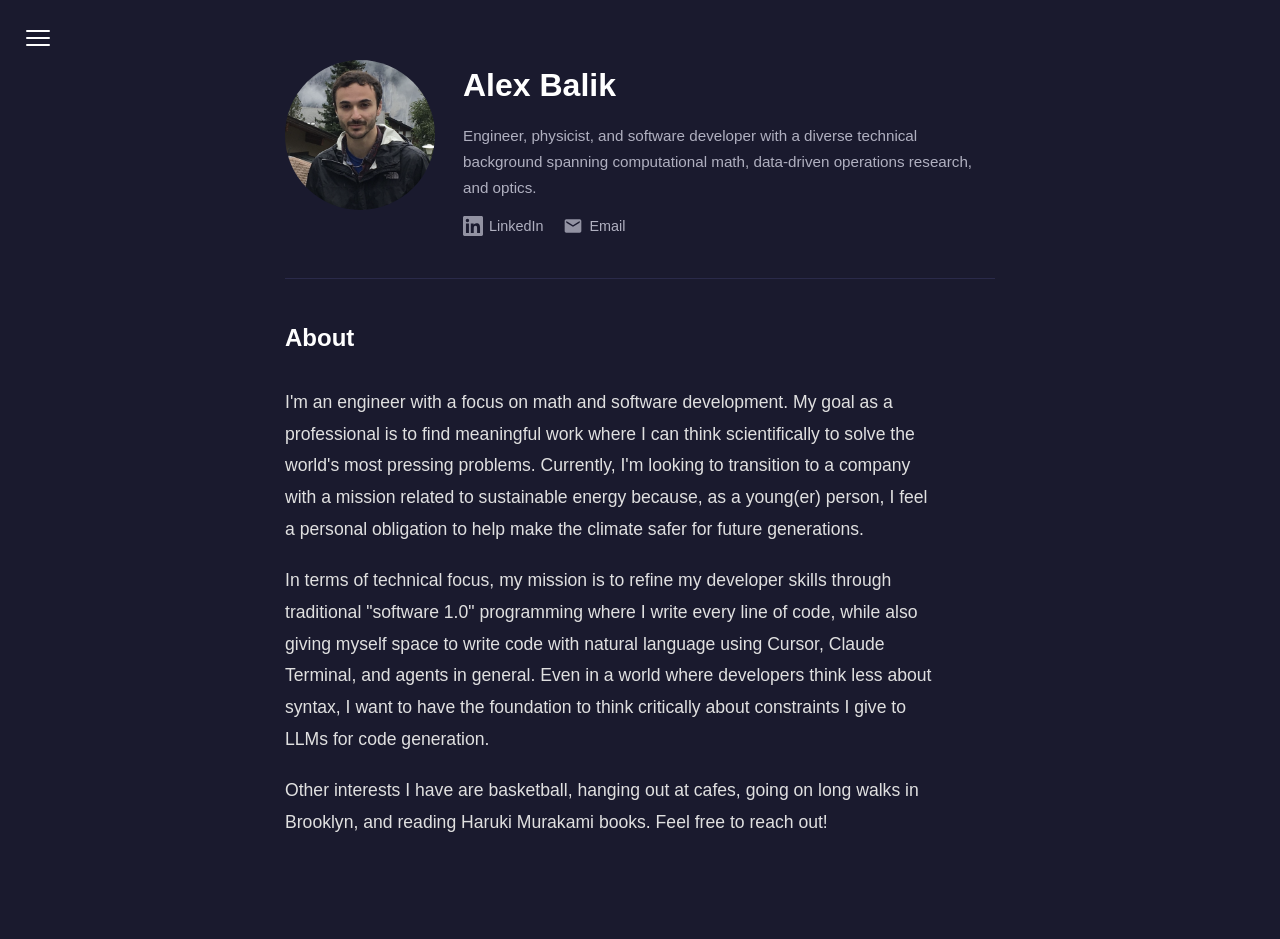
==== about.html @ 03960c48 "Initial resume site" ====
<!DOCTYPE html>
<html lang="en">
<head>
    <meta charset="UTF-8">
    <meta name="viewport" content="width=device-width, initial-scale=1.0">
    <title>Alex Balik — About</title>
    <link rel="stylesheet" href="styles.css">
</head>
<body>
    <nav class="nav">
        <button class="hamburger" id="hamburger" aria-label="Menu">
            <span></span>
            <span></span>
            <span></span>
        </button>
        <div class="nav-dropdown" id="nav-dropdown">
            <a href="about.html" class="active">About</a>
            <a href="index.html">Experience</a>
        </div>
    </nav>

    <main class="container">
        <header class="hero">
            <div class="hero-photo">
                <img src="alex-photo.png" alt="Alex Balik" class="photo">
            </div>
            <div class="hero-info">
                <h1 class="hero-name">Alex Balik</h1>
                <p class="hero-summary">Engineer, physicist, and software developer with a diverse technical background spanning computational math, data-driven operations research, and optics.</p>
                <div class="hero-links">
                    <a href="https://linkedin.com/in/alexanderbalik" target="_blank" class="hero-link">
                        <svg width="20" height="20" viewBox="0 0 24 24" fill="currentColor"><path d="M20.447 20.452h-3.554v-5.569c0-1.328-.027-3.037-1.852-3.037-1.853 0-2.136 1.445-2.136 2.939v5.667H9.351V9h3.414v1.561h.046c.477-.9 1.637-1.85 3.37-1.85 3.601 0 4.267 2.37 4.267 5.455v6.286zM5.337 7.433a2.062 2.062 0 01-2.063-2.065 2.064 2.064 0 112.063 2.065zm1.782 13.019H3.555V9h3.564v11.452zM22.225 0H1.771C.792 0 0 .774 0 1.729v20.542C0 23.227.792 24 1.771 24h20.451C23.2 24 24 23.227 24 22.271V1.729C24 .774 23.2 0 22.222 0h.003z"/></svg>
                        LinkedIn
                    </a>
                    <a href="https://mail.google.com/mail/?view=cm&to=alex1balik@gmail.com" target="_blank" class="hero-link">
                        <svg width="20" height="20" viewBox="0 0 24 24" fill="currentColor"><path d="M20 4H4c-1.1 0-2 .9-2 2v12c0 1.1.9 2 2 2h16c1.1 0 2-.9 2-2V6c0-1.1-.9-2-2-2zm0 4l-8 5-8-5V6l8 5 8-5v2z"/></svg>
                        Email
                    </a>
                </div>
            </div>
        </header>

        <hr class="divider">

        <h2 class="section-title">About</h2>

        <section class="about-content">
            <p>I'm an engineer with a focus on math and software development. My goal as a professional is to find meaningful work where I can think scientifically to solve the world's most pressing problems. Currently, I'm looking to transition to a company with a mission related to sustainable energy because, as a young(er) person, I feel a personal obligation to help make the climate safer for future generations.</p>

            <p>In terms of technical focus, my mission is to refine my developer skills through traditional "software 1.0" programming where I write every line of code, while also giving myself space to write code with natural language using Cursor, Claude Terminal, and agents in general. Even in a world where developers think less about syntax, I want to have the foundation to think critically about constraints I give to LLMs for code generation.</p>

            <p>Other interests I have are basketball, hanging out at cafes, going on long walks in Brooklyn, and reading Haruki Murakami books. Feel free to reach out!</p>

        </section>
    </main>

    <script src="summary.js"></script>
    <script src="nav.js"></script>
</body>
</html>
---- styles.css ----
* {
    margin: 0;
    padding: 0;
    box-sizing: border-box;
}

body {
    background: #1a1a2e;
    color: #e0e0e0;
    font-family: -apple-system, BlinkMacSystemFont, 'Segoe UI', Helvetica, Arial, sans-serif;
    line-height: 1.6;
}

/* ---- Navigation ---- */
.nav {
    position: fixed;
    top: 20px;
    left: 20px;
    z-index: 1000;
}

.hamburger {
    display: flex;
    flex-direction: column;
    justify-content: center;
    gap: 5px;
    width: 36px;
    height: 36px;
    background: none;
    border: none;
    cursor: pointer;
    padding: 6px;
}

.hamburger span {
    display: block;
    width: 100%;
    height: 2px;
    background: #ffffff;
    border-radius: 1px;
    transition: transform 0.3s, opacity 0.3s;
}

.hamburger.open span:nth-child(1) {
    transform: translateY(7px) rotate(45deg);
}

.hamburger.open span:nth-child(2) {
    opacity: 0;
}

.hamburger.open span:nth-child(3) {
    transform: translateY(-7px) rotate(-45deg);
}

.nav-dropdown {
    display: none;
    position: absolute;
    top: 44px;
    left: 0;
    background: #2a2a4a;
    border-radius: 8px;
    padding: 8px 0;
    min-width: 150px;
    box-shadow: 0 4px 20px rgba(0, 0, 0, 0.4);
}

.nav-dropdown.open {
    display: block;
}

.nav-dropdown a {
    display: block;
    padding: 10px 20px;
    color: #b0b0c0;
    text-decoration: none;
    font-size: 0.95rem;
    transition: background 0.2s, color 0.2s;
}

.nav-dropdown a:hover {
    background: #3a3a5a;
    color: #ffffff;
}

.nav-dropdown a.active {
    color: #e07020;
}

.container {
    max-width: 750px;
    margin: 0 auto;
    padding: 60px 20px 80px;
}

/* ---- Hero header ---- */
.hero {
    display: flex;
    align-items: flex-start;
    gap: 28px;
    margin-bottom: 40px;
}

.hero-photo {
    flex-shrink: 0;
    width: 150px;
    height: 150px;
    border-radius: 50%;
    overflow: hidden;
}

.photo {
    width: 100%;
    height: 100%;
    object-fit: cover;
    object-position: center 30%;
    transform: scale(1.5);
}

.hero-info {
    flex: 1;
}

.hero-name {
    font-size: 2rem;
    color: #ffffff;
    margin-bottom: 12px;
}

.hero-summary {
    color: #b0b0c0;
    font-size: 0.95rem;
    line-height: 1.7;
}

.hero-links {
    display: flex;
    gap: 20px;
    margin-top: 14px;
}

.hero-link {
    display: inline-flex;
    align-items: center;
    gap: 6px;
    color: #b0b0c0;
    text-decoration: none;
    font-size: 0.9rem;
    transition: color 0.2s;
}

.hero-link:hover {
    color: #ffffff;
}

.hero-link svg {
    opacity: 0.8;
}

.hero-link:hover svg {
    opacity: 1;
}

.divider {
    border: none;
    border-top: 1px solid #2a2a4a;
    margin-bottom: 40px;
}

/* ---- Section title ---- */
.section-title {
    font-size: 1.5rem;
    color: #ffffff;
    margin-bottom: 30px;
}

/* ---- Game area — triangle canvas above the heading ---- */
.game-area {
    position: relative;
    height: 80px;
    margin-bottom: 20px;
}

.game-area.hidden {
    visibility: hidden;
}

#game-canvas-triangle {
    display: block;
    position: absolute;
    top: 0;
    left: 0;
    width: 100%;
    height: 100%;
    z-index: 10;
}

/* ---- Experience wrapper ---- */
.experience-wrapper {
    position: relative;
}

.experience {
    position: relative;
}

/* ---- Timeline ---- */
.timeline {
    position: relative;
    padding-left: 120px;
}

/* Vertical line */
.timeline::before {
    content: '';
    position: absolute;
    left: 100px;
    top: 0;
    bottom: 0;
    width: 2px;
    background: #3a3a5a;
}

.timeline-item {
    position: relative;
    padding: 24px 0;
    border-bottom: none;
}

.timeline-item:last-child {
    border-bottom: none;
}

/* Date label on the left */
.timeline-date {
    position: absolute;
    left: -120px;
    top: 26px;
    width: 90px;
    text-align: right;
    color: #808099;
    font-size: 0.8rem;
    line-height: 1.4;
}

/* Dot on the timeline */
.timeline-dot {
    position: absolute;
    left: -24px;
    top: 30px;
    width: 10px;
    height: 10px;
    border-radius: 50%;
    background: #808099;
    border: 2px solid #1a1a2e;
}

/* Content to the right of the line */
.timeline-content {
    padding-left: 0;
}

.timeline-content h3 {
    font-size: 1.15rem;
    color: #ffffff;
    margin-bottom: 4px;
}

.timeline-content h4 {
    font-size: 1.05rem;
    color: #ffffff;
    margin-bottom: 4px;
}

.role {
    color: #b0b0c0;
    font-size: 0.95rem;
}

.date {
    color: #808099;
    font-size: 0.9rem;
    margin-bottom: 8px;
}

.blurb {
    color: #c0c0d0;
    font-size: 0.95rem;
    margin-top: 8px;
}

.sub-role {
    margin-top: 20px;
    padding-left: 20px;
    border-left: 2px solid #3a3a5a;
}

/* ---- Game toggle button ---- */
.game-toggle {
    position: fixed;
    top: 20px;
    right: 20px;
    z-index: 1000;
    background: #e07020;
    color: #fff;
    border: none;
    padding: 8px 16px;
    border-radius: 20px;
    font-size: 0.9rem;
    font-weight: 600;
    cursor: pointer;
    transition: background 0.2s;
}

.game-toggle:hover {
    background: #c06018;
}

.game-toggle.off {
    background: #3a3a5a;
}

/* ---- Game instructions ---- */
.game-instructions {
    text-align: center;
    padding: 8px 0 12px;
    position: relative;
    z-index: 20;
}

.controls-group {
    display: flex;
    justify-content: center;
    align-items: flex-start;
    gap: 40px;
}

.control {
    display: flex;
    flex-direction: column;
    align-items: center;
    gap: 6px;
}

.key-row {
    display: flex;
    gap: 6px;
}

.key {
    display: inline-flex;
    align-items: center;
    justify-content: center;
    background: transparent;
    border: 2px solid #ffffff;
    border-radius: 6px;
    color: #ffffff;
    font-weight: 600;
    min-width: 36px;
    height: 36px;
    font-size: 0.85rem;
}

.key.arrow {
    width: 36px;
    font-size: 1rem;
}

.key.spacebar {
    padding: 0 20px;
    font-size: 0.75rem;
    text-transform: uppercase;
    letter-spacing: 1px;
}

.control-label {
    color: #ffffff;
    font-size: 0.75rem;
    text-transform: uppercase;
    letter-spacing: 1px;
}

/* ---- Block canvas overlay ---- */
#game-canvas {
    display: block;
    position: absolute;
    top: 0;
    left: 0;
    z-index: 10;
    pointer-events: none;
}

/* ---- About page ---- */
.about-content {
    max-width: 650px;
}

.about-content p {
    color: #e0e0e0;
    font-size: 1.1rem;
    line-height: 1.8;
    margin-bottom: 20px;
}

/* All paragraphs share the same size now, so no special case for the first one */

/* ---- Responsive layout ---- */
@media (max-width: 768px) {
    body {
        line-height: 1.5;
    }

    .container {
        padding: 80px 16px 60px;
    }

    .nav {
        top: 12px;
        left: 12px;
    }

    .game-toggle {
        top: 12px;
        right: 12px;
        padding: 6px 12px;
        font-size: 0.8rem;
    }

    .hero {
        flex-direction: column;
        align-items: center;
        text-align: center;
        gap: 18px;
        margin-bottom: 28px;
    }

    .hero-photo {
        width: 130px;
        height: 130px;
    }

    .hero-info {
        width: 100%;
    }

    .hero-name {
        font-size: 1.7rem;
    }

    .hero-summary {
        font-size: 0.95rem;
    }

    .hero-links {
        flex-direction: column;
        align-items: center;
        gap: 10px;
    }

    .section-title {
        text-align: center;
        margin-bottom: 24px;
    }

    .game-area {
        height: 70px;
        margin-bottom: 16px;
    }

    .controls-group {
        flex-direction: column;
        gap: 10px;
    }

    /* Timeline: stack and remove large left gutter */
    .timeline {
        padding-left: 0;
    }

    .timeline::before {
        left: 18px;
    }

    .timeline-item {
        padding-left: 40px;
        padding-top: 18px;
        padding-bottom: 18px;
    }

    .timeline-date {
        position: static;
        display: block;
        margin-bottom: 4px;
        text-align: left;
    }

    .timeline-dot {
        left: 14px;
    }

    .timeline-content {
        padding-left: 0;
    }

    .sub-role {
        margin-top: 16px;
        padding-left: 14px;
    }

    .about-content {
        max-width: 100%;
    }

    .about-content p {
        font-size: 0.95rem;
    }
}
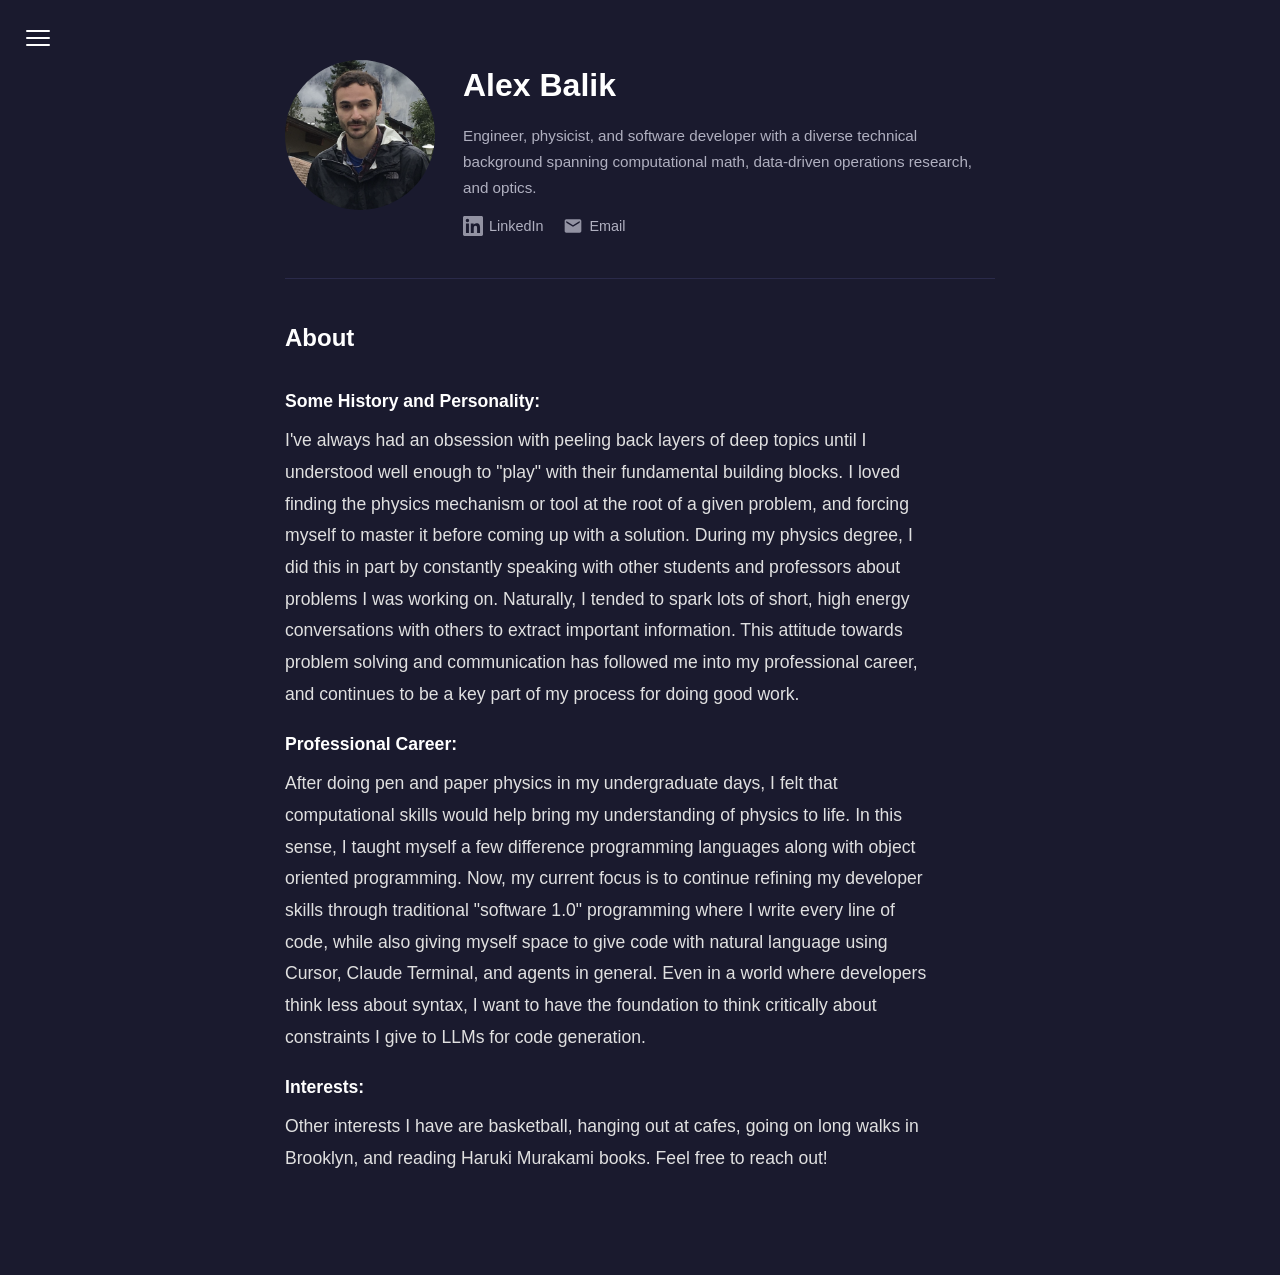
==== commit 6d2253fe: "Update site navigation and add Projects/Experience pages Made-with: Cursor" ====
--- a/about.html
+++ b/about.html
@@ -15,7 +15,8 @@
         </button>
         <div class="nav-dropdown" id="nav-dropdown">
             <a href="about.html" class="active">About</a>
-            <a href="index.html">Experience</a>
+            <a href="projects.html">Projects</a>
+            <a href="experience.html">Experience</a>
         </div>
     </nav>
 
@@ -45,10 +46,13 @@
         <h2 class="section-title">About</h2>
 
         <section class="about-content">
-            <p>I'm an engineer with a focus on math and software development. My goal as a professional is to find meaningful work where I can think scientifically to solve the world's most pressing problems. Currently, I'm looking to transition to a company with a mission related to sustainable energy because, as a young(er) person, I feel a personal obligation to help make the climate safer for future generations.</p>
+            <h3 class="about-subheader">Some History and Personality:</h3>
+            <p>I've always had an obsession with peeling back layers of deep topics until I understood well enough to "play" with their fundamental building blocks. I loved finding the physics mechanism or tool at the root of a given problem, and forcing myself to master it before coming up with a solution. During my physics degree, I did this in part by constantly speaking with other students and professors about problems I was working on. Naturally, I tended to spark lots of short, high energy conversations with others to extract important information. This attitude towards problem solving and communication has followed me into my professional career, and continues to be a key part of my process for doing good work.</p>
 
-            <p>In terms of technical focus, my mission is to refine my developer skills through traditional "software 1.0" programming where I write every line of code, while also giving myself space to write code with natural language using Cursor, Claude Terminal, and agents in general. Even in a world where developers think less about syntax, I want to have the foundation to think critically about constraints I give to LLMs for code generation.</p>
+            <h3 class="about-subheader">Professional Career:</h3>
+            <p>After doing pen and paper physics in my undergraduate days, I felt that computational skills would help bring my understanding of physics to life. In this sense, I taught myself a few difference programming languages along with object oriented programming. Now, my current focus is to continue refining my developer skills through traditional "software 1.0" programming where I write every line of code, while also giving myself space to give code with natural language using Cursor, Claude Terminal, and agents in general. Even in a world where developers think less about syntax, I want to have the foundation to think critically about constraints I give to LLMs for code generation.</p>
 
+            <h3 class="about-subheader">Interests:</h3>
             <p>Other interests I have are basketball, hanging out at cafes, going on long walks in Brooklyn, and reading Haruki Murakami books. Feel free to reach out!</p>
 
         </section>
--- a/styles.css
+++ b/styles.css
@@ -402,7 +402,45 @@
     margin-bottom: 20px;
 }
 
+/* ---- About subheaders ---- */
+.about-subheader {
+    color: #ffffff;
+    font-size: 1.1rem;
+    font-weight: 700;
+    margin: 0 0 10px;
+}
+
 /* All paragraphs share the same size now, so no special case for the first one */
+
+/* ---- Projects page ---- */
+.projects-list {
+    display: flex;
+    flex-direction: column;
+    gap: 20px;
+}
+
+.project-item {
+    background: #22223f;
+    border: 1px solid #34345a;
+    border-radius: 10px;
+    padding: 18px;
+}
+
+.project-item h3 {
+    color: #ffffff;
+    font-size: 1.1rem;
+    margin-bottom: 8px;
+}
+
+.project-item h3 a {
+    color: #ffffff;
+    text-decoration: none;
+}
+
+.project-item h3 a:hover {
+    text-decoration: underline;
+    color: #e07020;
+}
 
 /* ---- Responsive layout ---- */
 @media (max-width: 768px) {
@@ -514,4 +552,13 @@
     .about-content p {
         font-size: 0.95rem;
     }
-}
+
+    .about-subheader {
+        font-size: 0.95rem;
+        margin: 0 0 8px;
+    }
+
+    .project-item {
+        padding: 14px;
+    }
+}
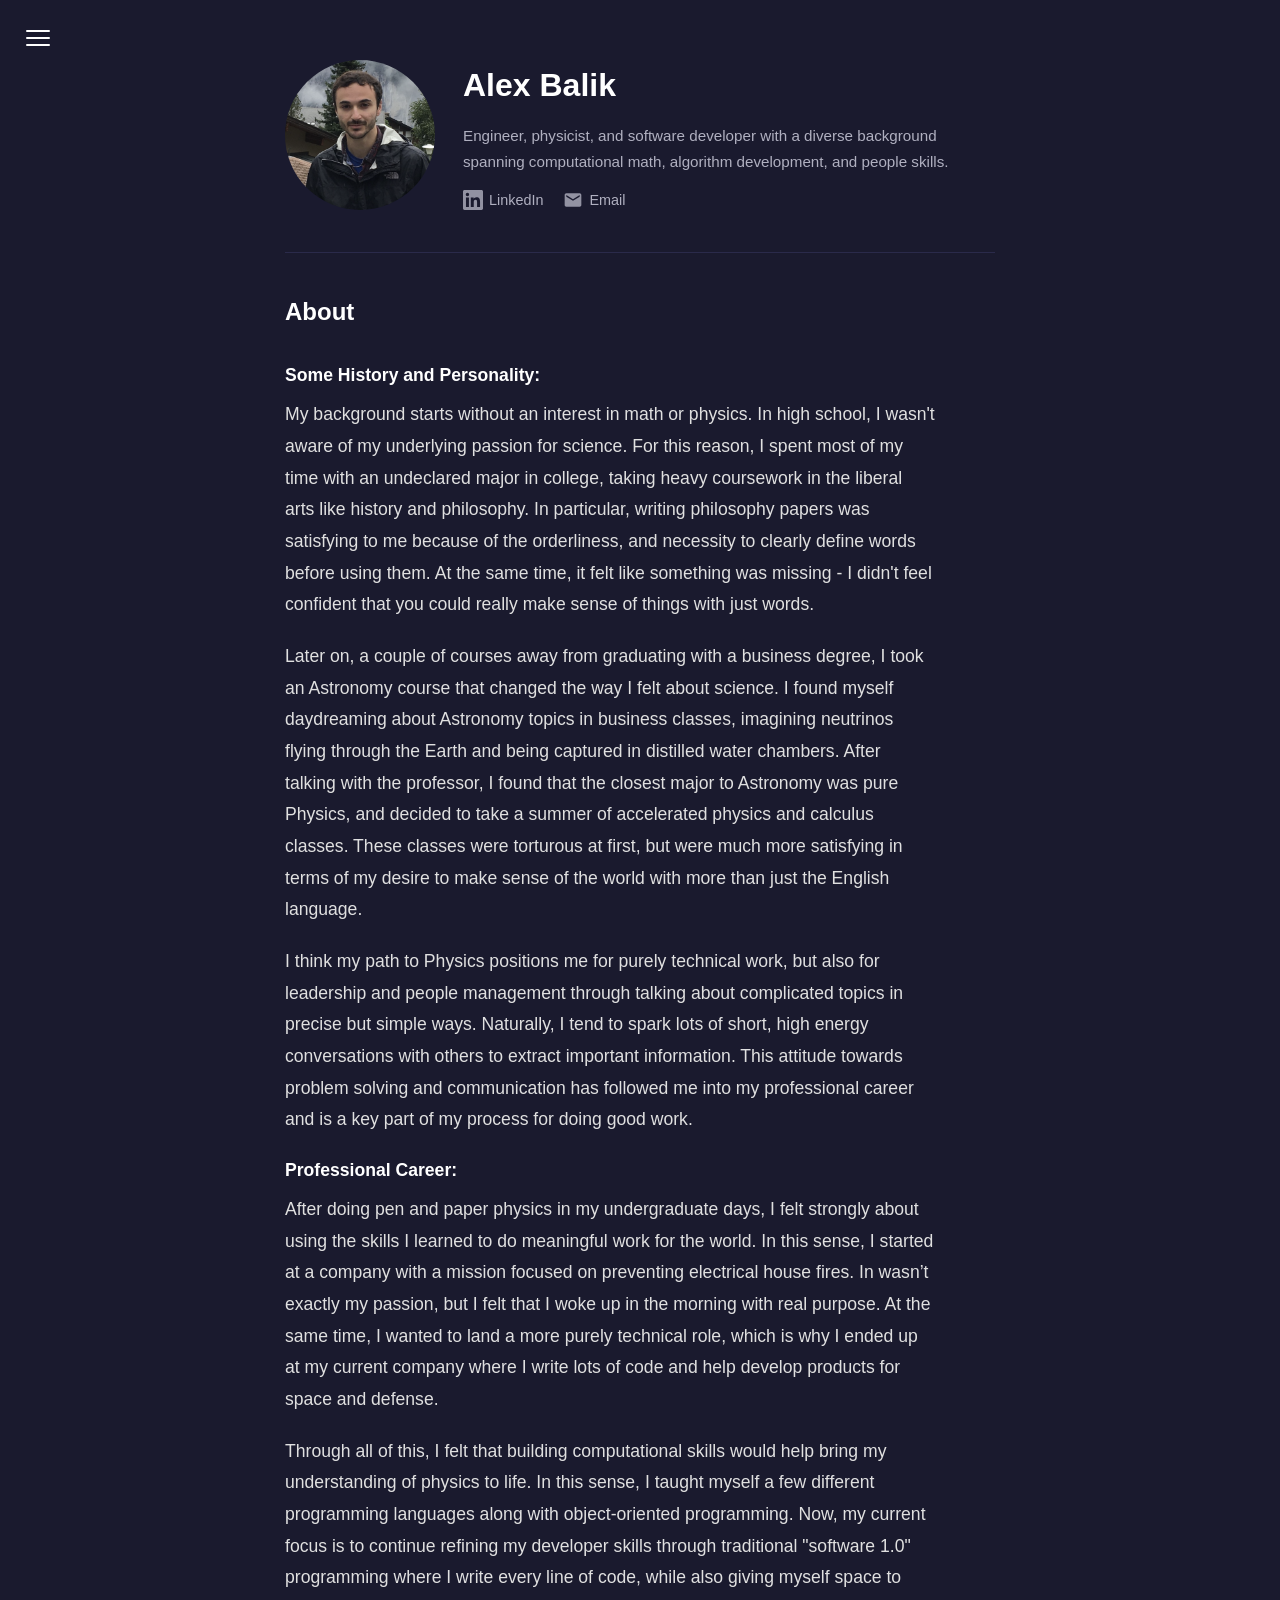
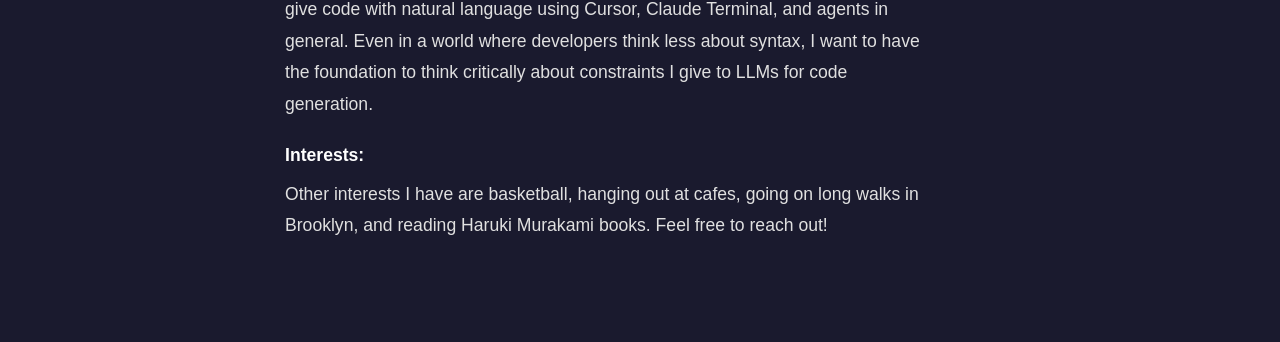
==== commit 585ebbd7: "About page update" ====
--- a/about.html
+++ b/about.html
@@ -27,7 +27,7 @@
             </div>
             <div class="hero-info">
                 <h1 class="hero-name">Alex Balik</h1>
-                <p class="hero-summary">Engineer, physicist, and software developer with a diverse technical background spanning computational math, data-driven operations research, and optics.</p>
+                <p class="hero-summary">Engineer, physicist, and software developer with a diverse background spanning computational math, alogorithm development, and people skills.</p>
                 <div class="hero-links">
                     <a href="https://linkedin.com/in/alexanderbalik" target="_blank" class="hero-link">
                         <svg width="20" height="20" viewBox="0 0 24 24" fill="currentColor"><path d="M20.447 20.452h-3.554v-5.569c0-1.328-.027-3.037-1.852-3.037-1.853 0-2.136 1.445-2.136 2.939v5.667H9.351V9h3.414v1.561h.046c.477-.9 1.637-1.85 3.37-1.85 3.601 0 4.267 2.37 4.267 5.455v6.286zM5.337 7.433a2.062 2.062 0 01-2.063-2.065 2.064 2.064 0 112.063 2.065zm1.782 13.019H3.555V9h3.564v11.452zM22.225 0H1.771C.792 0 0 .774 0 1.729v20.542C0 23.227.792 24 1.771 24h20.451C23.2 24 24 23.227 24 22.271V1.729C24 .774 23.2 0 22.222 0h.003z"/></svg>
@@ -47,10 +47,13 @@
 
         <section class="about-content">
             <h3 class="about-subheader">Some History and Personality:</h3>
-            <p>I've always had an obsession with peeling back layers of deep topics until I understood well enough to "play" with their fundamental building blocks. I loved finding the physics mechanism or tool at the root of a given problem, and forcing myself to master it before coming up with a solution. During my physics degree, I did this in part by constantly speaking with other students and professors about problems I was working on. Naturally, I tended to spark lots of short, high energy conversations with others to extract important information. This attitude towards problem solving and communication has followed me into my professional career, and continues to be a key part of my process for doing good work.</p>
+            <p>My background starts without an interest in math or physics. In high school, I wasn't aware of my underlying passion for science. For this reason, I spent most of my time with an undeclared major in college, taking heavy coursework in the liberal arts like history and philosophy. In particular, writing philosophy papers was satisfying to me because of the orderliness, and necessity to clearly define words before using them. At the same time, it felt like something was missing - I didn't feel confident that you could really make sense of things with just words.</p>
+            <p>Later on, a couple of courses away from graduating with a business degree, I took an Astronomy course that changed the way I felt about science. I found myself daydreaming about Astronomy topics in business classes, imagining neutrinos flying through the Earth and being captured in distilled water chambers. After talking with the professor, I found that the closest major to Astronomy was pure Physics, and decided to take a summer of accelerated physics and calculus classes. These classes were torturous at first, but were much more satisfying in terms of my desire to make sense of the world with more than just the English language.</p>
+            <p>I think my path to Physics positions me for purely technical work, but also for leadership and people management through talking about complicated topics in precise but simple ways. Naturally, I tend to spark lots of short, high energy conversations with others to extract important information. This attitude towards problem solving and communication has followed me into my professional career and is a key part of my process for doing good work.</p>
 
             <h3 class="about-subheader">Professional Career:</h3>
-            <p>After doing pen and paper physics in my undergraduate days, I felt that computational skills would help bring my understanding of physics to life. In this sense, I taught myself a few difference programming languages along with object oriented programming. Now, my current focus is to continue refining my developer skills through traditional "software 1.0" programming where I write every line of code, while also giving myself space to give code with natural language using Cursor, Claude Terminal, and agents in general. Even in a world where developers think less about syntax, I want to have the foundation to think critically about constraints I give to LLMs for code generation.</p>
+            <p>After doing pen and paper physics in my undergraduate days, I felt strongly about using the skills I learned to do meaningful work for the world. In this sense, I started at a company with a mission focused on preventing electrical house fires. In wasn’t exactly my passion, but I felt that I woke up in the morning with real purpose. At the same time, I wanted to land a more purely technical role, which is why I ended up at my current company where I write lots of code and help develop products for space and defense.</p>
+            <p>Through all of this, I felt that building computational skills would help bring my understanding of physics to life. In this sense, I taught myself a few different programming languages along with object-oriented programming. Now, my current focus is to continue refining my developer skills through traditional "software 1.0" programming where I write every line of code, while also giving myself space to give code with natural language using Cursor, Claude Terminal, and agents in general. Even in a world where developers think less about syntax, I want to have the foundation to think critically about constraints I give to LLMs for code generation.</p>
 
             <h3 class="about-subheader">Interests:</h3>
             <p>Other interests I have are basketball, hanging out at cafes, going on long walks in Brooklyn, and reading Haruki Murakami books. Feel free to reach out!</p>
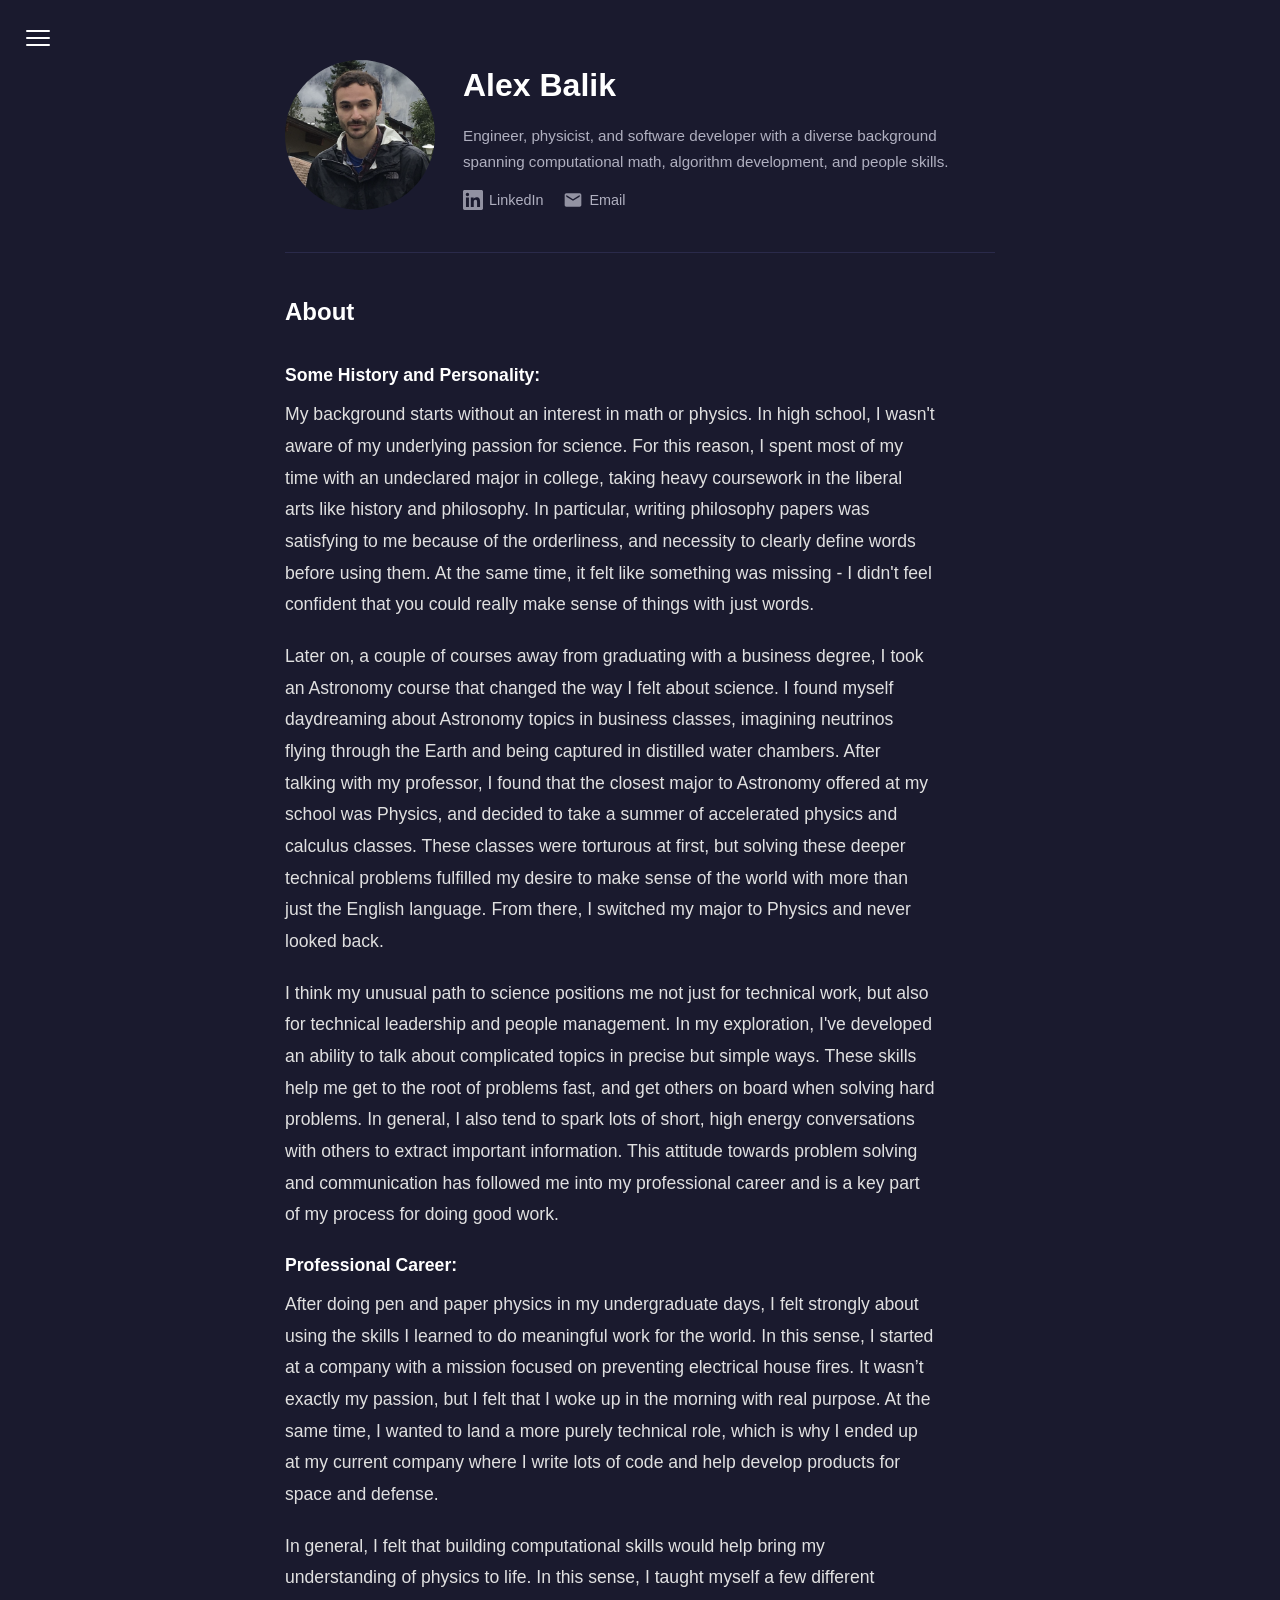
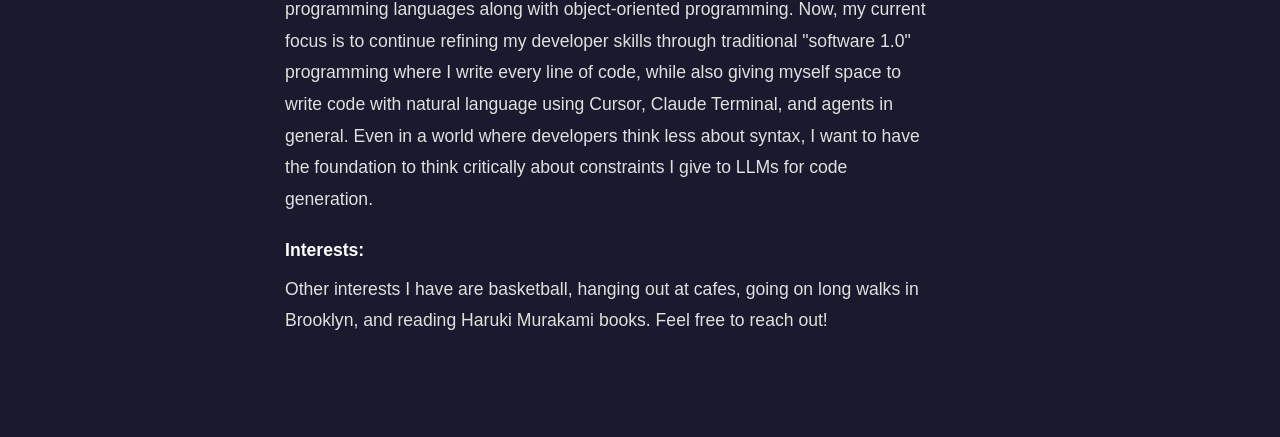
==== commit ca4a4f35: "Minor edits to about me" ====
--- a/about.html
+++ b/about.html
@@ -48,12 +48,12 @@
         <section class="about-content">
             <h3 class="about-subheader">Some History and Personality:</h3>
             <p>My background starts without an interest in math or physics. In high school, I wasn't aware of my underlying passion for science. For this reason, I spent most of my time with an undeclared major in college, taking heavy coursework in the liberal arts like history and philosophy. In particular, writing philosophy papers was satisfying to me because of the orderliness, and necessity to clearly define words before using them. At the same time, it felt like something was missing - I didn't feel confident that you could really make sense of things with just words.</p>
-            <p>Later on, a couple of courses away from graduating with a business degree, I took an Astronomy course that changed the way I felt about science. I found myself daydreaming about Astronomy topics in business classes, imagining neutrinos flying through the Earth and being captured in distilled water chambers. After talking with the professor, I found that the closest major to Astronomy was pure Physics, and decided to take a summer of accelerated physics and calculus classes. These classes were torturous at first, but were much more satisfying in terms of my desire to make sense of the world with more than just the English language.</p>
-            <p>I think my path to Physics positions me for purely technical work, but also for leadership and people management through talking about complicated topics in precise but simple ways. Naturally, I tend to spark lots of short, high energy conversations with others to extract important information. This attitude towards problem solving and communication has followed me into my professional career and is a key part of my process for doing good work.</p>
+            <p>Later on, a couple of courses away from graduating with a business degree, I took an Astronomy course that changed the way I felt about science. I found myself daydreaming about Astronomy topics in business classes, imagining neutrinos flying through the Earth and being captured in distilled water chambers. After talking with my professor, I found that the closest major to Astronomy offered at my school was Physics, and decided to take a summer of accelerated physics and calculus classes. These classes were torturous at first, but solving these deeper technical problems fulfilled my desire to make sense of the world with more than just the English language. From there, I switched my major to Physics and never looked back.</p>
+            <p>I think my unusual path to science positions me not just for technical work, but also for technical leadership and people management. In my exploration, I've developed an ability to talk about complicated topics in precise but simple ways. These skills help me get to the root of problems fast, and get others on board when solving hard problems. In general, I also tend to spark lots of short, high energy conversations with others to extract important information. This attitude towards problem solving and communication has followed me into my professional career and is a key part of my process for doing good work.</p>
 
             <h3 class="about-subheader">Professional Career:</h3>
-            <p>After doing pen and paper physics in my undergraduate days, I felt strongly about using the skills I learned to do meaningful work for the world. In this sense, I started at a company with a mission focused on preventing electrical house fires. In wasn’t exactly my passion, but I felt that I woke up in the morning with real purpose. At the same time, I wanted to land a more purely technical role, which is why I ended up at my current company where I write lots of code and help develop products for space and defense.</p>
-            <p>Through all of this, I felt that building computational skills would help bring my understanding of physics to life. In this sense, I taught myself a few different programming languages along with object-oriented programming. Now, my current focus is to continue refining my developer skills through traditional "software 1.0" programming where I write every line of code, while also giving myself space to give code with natural language using Cursor, Claude Terminal, and agents in general. Even in a world where developers think less about syntax, I want to have the foundation to think critically about constraints I give to LLMs for code generation.</p>
+            <p>After doing pen and paper physics in my undergraduate days, I felt strongly about using the skills I learned to do meaningful work for the world. In this sense, I started at a company with a mission focused on preventing electrical house fires. It wasn’t exactly my passion, but I felt that I woke up in the morning with real purpose. At the same time, I wanted to land a more purely technical role, which is why I ended up at my current company where I write lots of code and help develop products for space and defense.</p>
+            <p>In general, I felt that building computational skills would help bring my understanding of physics to life. In this sense, I taught myself a few different programming languages along with object-oriented programming. Now, my current focus is to continue refining my developer skills through traditional "software 1.0" programming where I write every line of code, while also giving myself space to write code with natural language using Cursor, Claude Terminal, and agents in general. Even in a world where developers think less about syntax, I want to have the foundation to think critically about constraints I give to LLMs for code generation.</p>
 
             <h3 class="about-subheader">Interests:</h3>
             <p>Other interests I have are basketball, hanging out at cafes, going on long walks in Brooklyn, and reading Haruki Murakami books. Feel free to reach out!</p>
